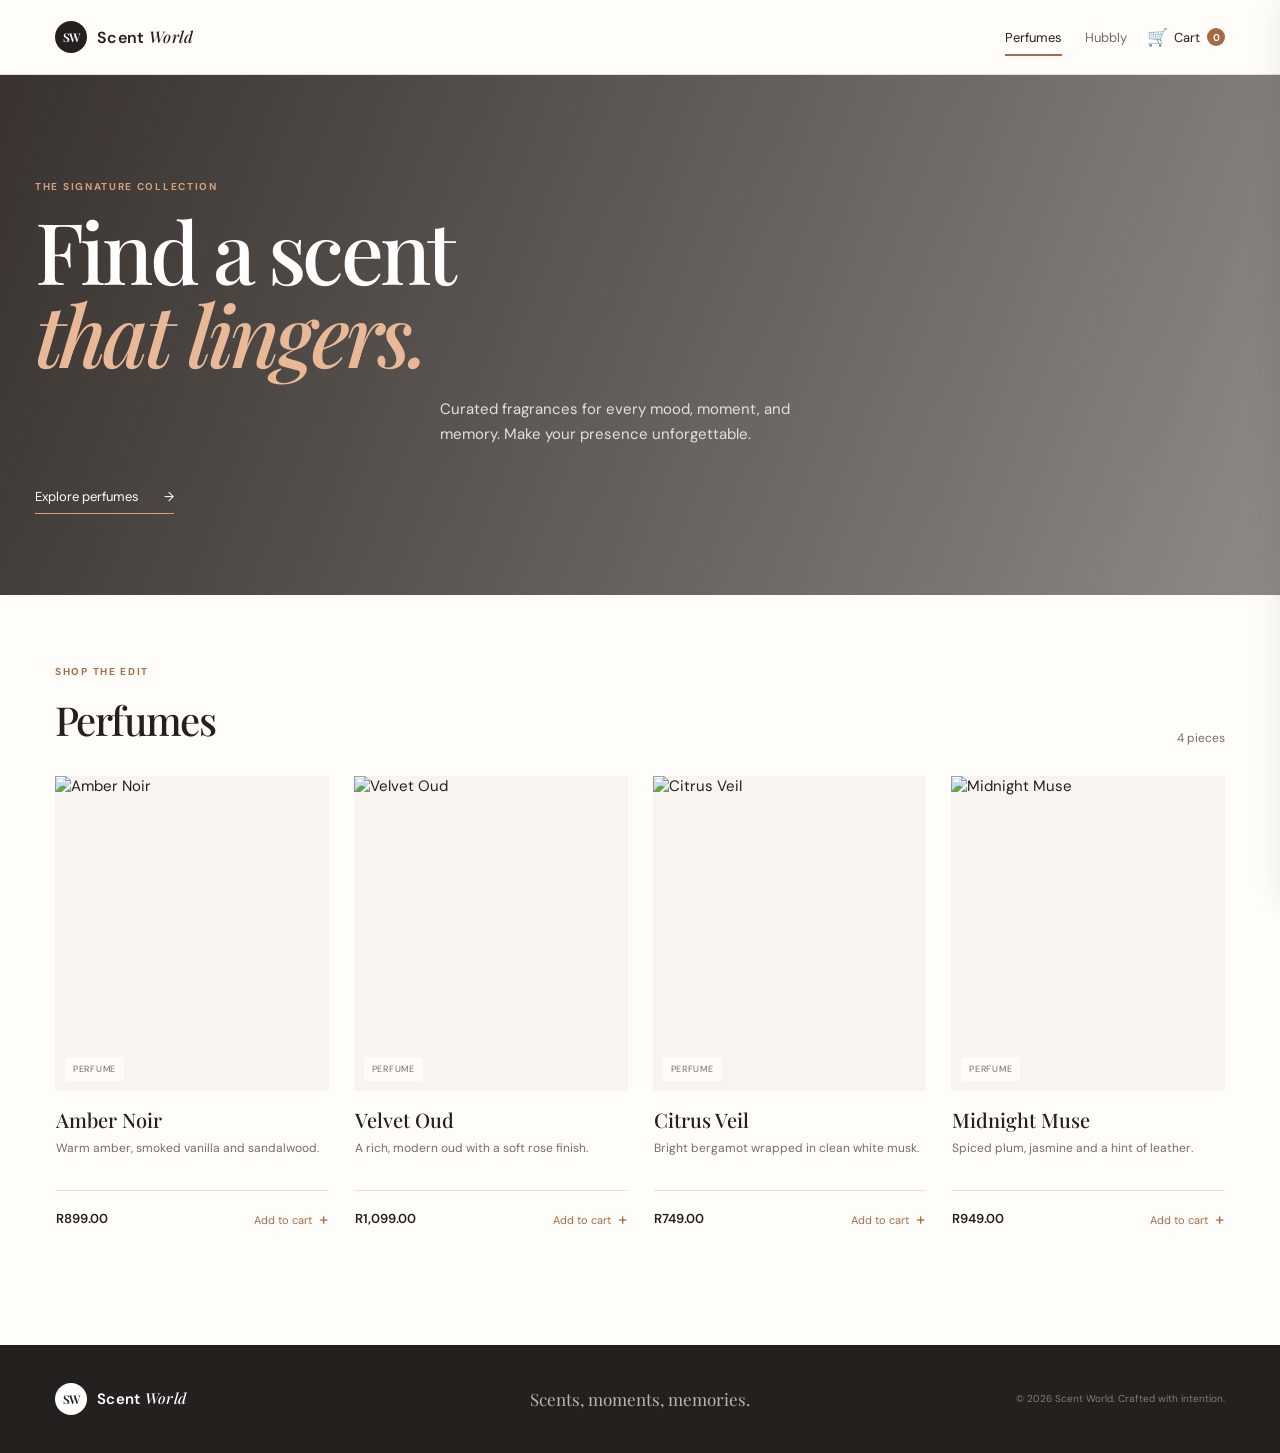
==== index.html @ 86eab17c "Build Scent World storefront Add responsive perfume and hookah catalogues with a shared localStorage" ====
<!doctype html>
<html lang="en">
<head>
  <meta charset="UTF-8">
  <meta name="viewport" content="width=device-width, initial-scale=1.0">
  <meta name="description" content="Scent World premium perfumes and fragrances.">
  <title>Scent World | Perfumes</title>
  <link rel="preconnect" href="https://fonts.googleapis.com">
  <link rel="preconnect" href="https://fonts.gstatic.com" crossorigin>
  <link href="https://fonts.googleapis.com/css2?family=DM+Sans:wght@400;500;600;700&family=Playfair+Display:wght@500;600;700&display=swap" rel="stylesheet">
  <link rel="stylesheet" href="styles.css">
</head>
<body data-category="perfumes">
  <header class="site-header">
    <div class="header-inner">
      <a class="brand" href="index.html" aria-label="Scent World home"><span class="brand-mark">SW</span><span>Scent <em>World</em></span></a>
      <nav class="main-nav" aria-label="Main navigation">
        <a class="active" href="index.html">Perfumes</a>
        <a href="hubbly.html">Hubbly</a>
      </nav>
      <button class="cart-trigger" type="button" aria-label="Open shopping cart" aria-controls="cart-panel">
        <span class="cart-icon" aria-hidden="true">🛒</span><span>Cart</span><b class="cart-count">0</b>
      </button>
    </div>
  </header>

  <main>
    <section class="hero hero-perfume">
      <p class="eyebrow">The signature collection</p>
      <h1>Find a scent<br><i>that lingers.</i></h1>
      <p class="hero-copy">Curated fragrances for every mood, moment, and memory. Make your presence unforgettable.</p>
      <a class="text-link" href="#products">Explore perfumes <span>→</span></a>
    </section>
    <section class="catalog section-shell" id="products">
      <div class="section-heading"><div><p class="eyebrow">Shop the edit</p><h2>Perfumes</h2></div><span class="product-total"></span></div>
      <div class="product-grid" aria-live="polite"></div>
    </section>
  </main>

  <div class="cart-overlay" hidden></div>
  <aside class="cart-panel" id="cart-panel" aria-label="Shopping cart" aria-hidden="true">
    <div class="cart-header"><div><p class="eyebrow">Your selection</p><h2>Your cart</h2></div><button class="close-cart" type="button" aria-label="Close cart">×</button></div>
    <div class="cart-items"></div>
    <div class="cart-empty"><span>✦</span><p>Your cart is waiting<br>for something beautiful.</p></div>
    <div class="cart-summary"><div><span>Subtotal</span><strong class="cart-subtotal">R0.00</strong></div><button class="checkout-button" type="button">Checkout via WhatsApp <span>→</span></button><small>Delivery fees are confirmed on WhatsApp.</small></div>
  </aside>

  <div class="modal-backdrop" hidden>
    <form class="checkout-modal" novalidate>
      <button class="close-checkout" type="button" aria-label="Close checkout">×</button>
      <p class="eyebrow">Almost yours</p><h2>Delivery details</h2><p class="modal-intro">Tell us where to send your Scent World order.</p>
      <label>Full name<input name="name" type="text" autocomplete="name" required placeholder="Your full name"></label>
      <label>Phone number<input name="phone" type="tel" autocomplete="tel" required placeholder="+27 82 000 0000"></label>
      <label>Delivery address<textarea name="address" rows="2" required placeholder="Street, suburb, city"></textarea></label>
      <label>Order notes <span class="optional">(optional)</span><textarea name="notes" rows="2" placeholder="Anything we should know?"></textarea></label>
      <p class="form-error" role="alert"></p>
      <button class="submit-order" type="submit">Send order on WhatsApp <span>→</span></button>
    </form>
  </div>
  <div class="toast" role="status" aria-live="polite"></div>

  <footer class="site-footer"><div class="footer-inner"><a class="brand" href="index.html"><span class="brand-mark">SW</span><span>Scent <em>World</em></span></a><p>Scents, moments, memories.</p><small>© 2026 Scent World. Crafted with intention.</small></div></footer>
  <script src="script.js"></script>
</body>
</html>
---- styles.css ----
:root{--ink:#24201e;--muted:#766c66;--cream:#f8f5f0;--paper:#fffdfa;--accent:#a56b45;--line:#e8e0d8;--serif:"Playfair Display",Georgia,serif;--sans:"DM Sans",Arial,sans-serif}
*{box-sizing:border-box}html{scroll-behavior:smooth}body{margin:0;color:var(--ink);background:var(--paper);font-family:var(--sans);font-size:15px}body.no-scroll{overflow:hidden}button,a{font:inherit}button{cursor:pointer}a{color:inherit;text-decoration:none}.site-header{background:var(--paper);border-bottom:1px solid var(--line);position:relative;z-index:2}.header-inner{height:74px;max-width:1240px;margin:auto;padding:0 22px;display:flex;align-items:center;justify-content:space-between}.brand{align-items:center;display:flex;gap:10px;font-size:16px;font-weight:600;letter-spacing:.02em;white-space:nowrap}.brand em{font-family:var(--serif);font-weight:500}.brand-mark{align-items:center;background:var(--ink);border-radius:50%;color:#fff;display:flex;font-family:var(--serif);font-size:12px;height:32px;justify-content:center;letter-spacing:-.08em;width:32px}.main-nav{display:flex;gap:23px;margin-left:auto;margin-right:20px}.main-nav a{color:var(--muted);font-size:13px;position:relative}.main-nav a.active,.main-nav a:hover{color:var(--ink)}.main-nav a.active:after{background:var(--accent);bottom:-10px;content:"";height:2px;left:0;position:absolute;width:100%}.cart-trigger{align-items:center;background:none;border:0;color:var(--ink);display:flex;gap:6px;padding:7px 0}.cart-icon{font-size:17px;line-height:1;display:inline-block}.cart-trigger span:not(.cart-icon){font-size:13px}.cart-count{align-items:center;background:var(--accent);border-radius:50%;color:white;display:flex;font-size:10px;height:18px;justify-content:center;margin-left:1px;width:18px}.hero{min-height:445px;padding:72px 22px 62px;position:relative;overflow:hidden}.hero:after{background:linear-gradient(90deg,rgba(255,255,255,.04),rgba(255,255,255,0));content:"";inset:0;pointer-events:none;position:absolute}.hero-perfume{background:linear-gradient(110deg,rgba(31,24,21,.92),rgba(31,24,21,.5)),url("https://images.unsplash.com/photo-1594035910387-fea47794261f?auto=format&fit=crop&w=1800&q=80") center 42%/cover;color:#fff}.hero-hubbly{background:linear-gradient(110deg,rgba(7,31,75,.97),rgba(20,82,159,.72)),url("assets/hookah-blue.webp") right 34%/min(58%,680px) auto no-repeat,#0b2d68;color:#fff}.hero>*{max-width:1240px;margin-left:auto;margin-right:auto;position:relative;z-index:1}.eyebrow{color:var(--accent);font-size:10px;font-weight:700;letter-spacing:.17em;margin:0 0 15px;text-transform:uppercase}.hero .eyebrow{color:#d5a17d}.hero h1{font-family:var(--serif);font-size:clamp(44px,10vw,85px);font-weight:500;letter-spacing:-.045em;line-height:.98;margin:0 0 22px;max-width:650px}.hero h1 i{color:#e8b897;font-style:italic}.hero-copy{color:#e6dfd8;font-size:15px;line-height:1.7;max-width:400px}.text-link{border-bottom:1px solid #d5a17d;color:#fff;display:inline-flex;font-size:13px;gap:25px;margin-top:25px;padding-bottom:8px}.section-shell{margin:auto;max-width:1240px;padding:70px 22px 95px}.section-heading{align-items:end;display:flex;justify-content:space-between;margin-bottom:30px}.section-heading h2{font-family:var(--serif);font-size:40px;font-weight:500;letter-spacing:-.04em;margin:0}.product-total{color:var(--muted);font-size:12px}.product-grid{display:grid;gap:22px;grid-template-columns:repeat(2,minmax(0,1fr))}.product-card{min-width:0}.product-image-wrap{background:var(--cream);overflow:hidden;position:relative}.product-image-wrap img{aspect-ratio:1/1.15;display:block;object-fit:cover;transition:transform .5s;width:100%}.product-card:hover img{transform:scale(1.04)}.product-image-wrap span{background:rgba(255,253,250,.9);bottom:10px;color:var(--muted);font-size:9px;left:10px;letter-spacing:.08em;padding:6px 8px;position:absolute;text-transform:uppercase}.product-info{padding:15px 1px}.product-info h3{font-family:var(--serif);font-size:20px;font-weight:500;margin:0 0 6px}.product-info p{color:var(--muted);font-size:12px;line-height:1.5;margin:0;min-height:36px}.product-buy{align-items:center;border-top:1px solid var(--line);display:flex;justify-content:space-between;margin-top:15px;padding-top:12px}.product-buy strong{font-size:13px;font-weight:600}.add-button{background:none;border:0;color:var(--accent);font-size:11px;padding:5px 0}.add-button span{font-size:17px;margin-left:4px;vertical-align:-1px}.site-footer{background:var(--ink);color:#fff}.footer-inner{align-items:center;display:grid;gap:14px;margin:auto;max-width:1240px;padding:38px 22px}.footer-inner .brand{font-size:15px}.footer-inner .brand-mark{background:#fff;color:var(--ink)}.footer-inner p{color:#c0b5ad;font-family:var(--serif);font-size:17px;margin:0}.footer-inner small{color:#887c73;font-size:10px}.cart-overlay,.modal-backdrop{background:rgba(27,22,19,.56);inset:0;position:fixed;z-index:10}.cart-panel{background:var(--paper);bottom:0;box-shadow:-10px 0 40px rgba(0,0,0,.15);display:flex;flex-direction:column;max-width:440px;position:fixed;right:0;top:0;transform:translateX(105%);transition:transform .3s ease;width:100%;z-index:11}.cart-panel.is-open{transform:translateX(0)}.cart-header{align-items:flex-start;border-bottom:1px solid var(--line);display:flex;justify-content:space-between;padding:29px 24px 22px}.cart-header h2{font-family:var(--serif);font-size:30px;font-weight:500;margin:0}.cart-header .eyebrow{margin-bottom:7px}.close-cart,.close-checkout{background:none;border:0;color:var(--muted);font-size:28px;line-height:1;padding:0}.cart-items{overflow:auto;padding:8px 24px}.cart-item{border-bottom:1px solid var(--line);display:flex;gap:13px;padding:16px 0}.cart-item img{height:82px;object-fit:cover;width:69px}.cart-item-info{flex:1}.cart-item h3{font-family:var(--serif);font-size:17px;font-weight:500;margin:0 0 5px}.cart-item-info>span{color:var(--muted);font-size:12px}.quantity{align-items:center;display:flex;gap:12px;margin-top:12px}.quantity button{background:var(--cream);border:0;color:var(--ink);height:24px;width:24px}.quantity b{font-size:12px;font-weight:500}.remove-item{align-self:flex-start;background:none;border:0;color:#a8a09b;font-size:21px}.cart-empty{align-items:center;color:var(--muted);display:flex;flex:1;flex-direction:column;font-family:var(--serif);font-size:19px;justify-content:center;text-align:center}.cart-empty span{color:var(--accent);font-family:var(--sans);font-size:21px;margin-bottom:15px}.cart-summary{border-top:1px solid var(--line);padding:21px 24px 25px}.cart-summary>div{display:flex;font-size:13px;justify-content:space-between;margin-bottom:17px}.cart-summary strong{font-size:15px}.checkout-button,.submit-order{background:var(--ink);border:0;color:#fff;font-size:12px;padding:15px 16px;text-align:left;width:100%}.checkout-button span,.submit-order span{float:right;font-size:17px;line-height:11px}.cart-summary small{color:var(--muted);display:block;font-size:10px;margin-top:11px}.checkout-modal{background:var(--paper);margin:6vh auto;max-height:88vh;max-width:470px;overflow:auto;padding:30px 24px;position:relative;width:calc(100% - 32px)}.checkout-modal h2{font-family:var(--serif);font-size:32px;font-weight:500;margin:0}.checkout-modal .eyebrow{margin-bottom:8px}.close-checkout{position:absolute;right:20px;top:20px}.modal-intro{color:var(--muted);font-size:13px;margin:8px 0 24px}.checkout-modal label{color:var(--muted);display:block;font-size:11px;margin-bottom:15px}.checkout-modal input,.checkout-modal textarea{background:#fff;border:1px solid var(--line);border-radius:0;color:var(--ink);display:block;font:inherit;font-size:13px;margin-top:6px;outline:0;padding:12px;width:100%}.checkout-modal input:focus,.checkout-modal textarea:focus{border-color:var(--accent)}.checkout-modal textarea{resize:vertical}.optional{color:#aaa}.form-error{color:#ad4638;font-size:11px;min-height:16px}.toast{background:var(--ink);bottom:20px;color:#fff;font-size:12px;left:50%;max-width:calc(100% - 32px);opacity:0;padding:14px 18px;position:fixed;transform:translate(-50%,20px);transition:.25s;z-index:20}.toast.show{opacity:1;transform:translate(-50%,0)}[hidden]{display:none!important}
@media (min-width:700px){.header-inner{padding:0 35px}.hero{padding-left:35px;padding-right:35px}.section-shell{padding-left:35px;padding-right:35px}.product-grid{grid-template-columns:repeat(4,minmax(0,1fr));gap:25px}.footer-inner{padding-left:35px;padding-right:35px;grid-template-columns:1fr 1fr 1fr}.footer-inner p{text-align:center}.footer-inner small{text-align:right}.hero{min-height:520px;padding-top:105px}}
@media (max-width:420px){.main-nav{gap:13px;margin-right:11px}.cart-trigger span:not(.cart-icon){display:none}.hero{min-height:440px}.section-shell{padding-top:55px}.product-grid{gap:15px}.product-info h3{font-size:18px}.product-info p{font-size:11px}.product-buy{align-items:flex-start;flex-direction:column;gap:6px}.add-button{padding-top:0}}
.hero-hubbly{background:linear-gradient(110deg,rgba(31,24,21,.92),rgba(31,24,21,.5)),url("assets/hookah-blue.webp") right 34%/min(58%,680px) auto no-repeat,#1f1815}
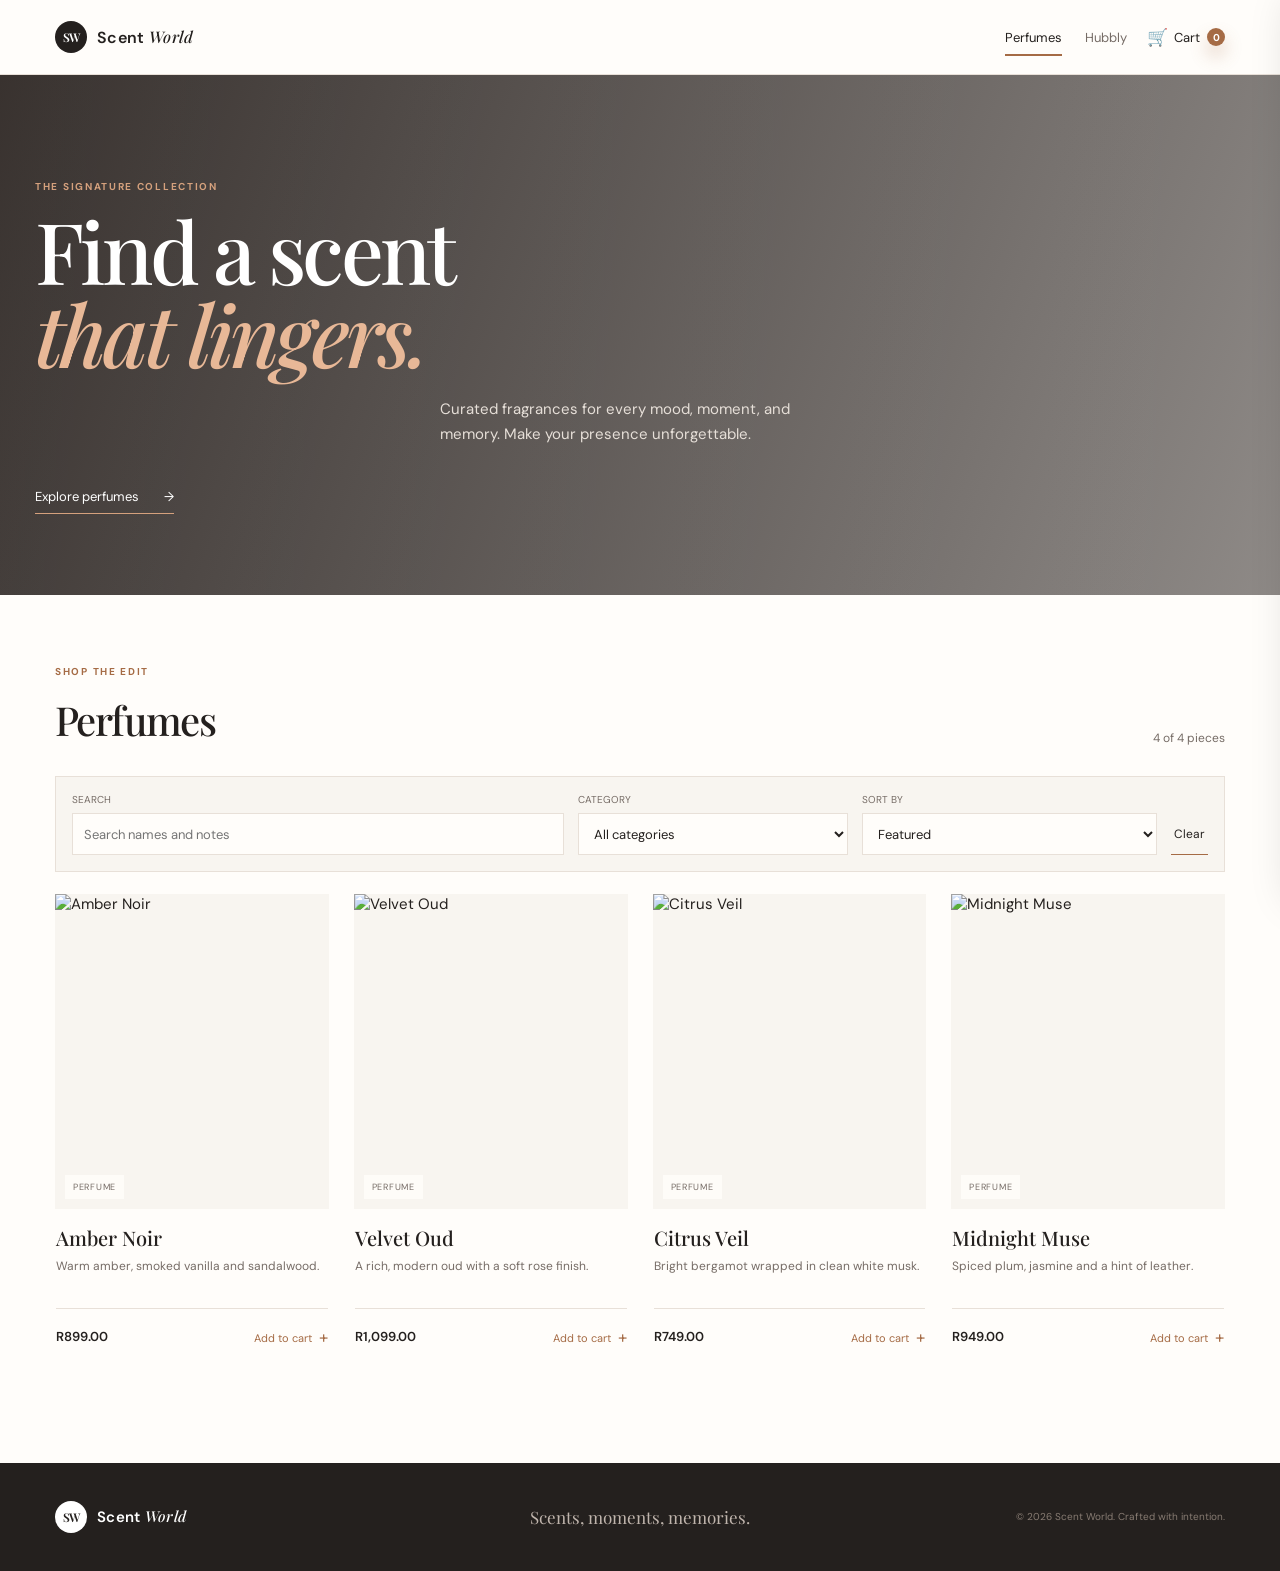
==== commit 9aeea5bb: "Add PDF order checkout flow" ====
--- a/index.html
+++ b/index.html
@@ -42,24 +42,28 @@
     <div class="cart-header"><div><p class="eyebrow">Your selection</p><h2>Your cart</h2></div><button class="close-cart" type="button" aria-label="Close cart">×</button></div>
     <div class="cart-items"></div>
     <div class="cart-empty"><span>✦</span><p>Your cart is waiting<br>for something beautiful.</p></div>
-    <div class="cart-summary"><div><span>Subtotal</span><strong class="cart-subtotal">R0.00</strong></div><button class="checkout-button" type="button">Checkout via WhatsApp <span>→</span></button><small>Delivery fees are confirmed on WhatsApp.</small></div>
+    <div class="cart-summary"><div><span>Items subtotal</span><strong class="cart-subtotal">R0.00</strong></div><div><span>Courier charge</span><strong class="courier-fee">R100.00</strong></div><div class="cart-grand-total"><span>Total</span><strong class="cart-total">R100.00</strong></div><button class="checkout-button" type="button">Checkout via WhatsApp <span>→</span></button><small>Standard courier: R100. Estimated delivery is 1-3 days, depending on your location.</small></div>
   </aside>
 
   <div class="modal-backdrop" hidden>
     <form class="checkout-modal" novalidate>
       <button class="close-checkout" type="button" aria-label="Close checkout">×</button>
-      <p class="eyebrow">Almost yours</p><h2>Delivery details</h2><p class="modal-intro">Tell us where to send your Scent World order.</p>
+      <p class="eyebrow">Almost yours</p><h2>Delivery details</h2><p class="modal-intro">Standard courier is R100. Estimated delivery is 1-3 days, depending on your location.</p>
       <label>Full name<input name="name" type="text" autocomplete="name" required placeholder="Your full name"></label>
       <label>Phone number<input name="phone" type="tel" autocomplete="tel" required placeholder="+27 82 000 0000"></label>
       <label>Delivery address<textarea name="address" rows="2" required placeholder="Street, suburb, city"></textarea></label>
+      <div class="location-picker"><button class="use-location" type="button">Use my current location</button><p class="location-status" role="status" aria-live="polite">Share your GPS pin with your order (optional).</p></div>
       <label>Order notes <span class="optional">(optional)</span><textarea name="notes" rows="2" placeholder="Anything we should know?"></textarea></label>
       <p class="form-error" role="alert"></p>
-      <button class="submit-order" type="submit">Send order on WhatsApp <span>→</span></button>
+      <button class="submit-order" type="submit">Create PDF and share <span>→</span></button>
     </form>
   </div>
   <div class="toast" role="status" aria-live="polite"></div>
 
   <footer class="site-footer"><div class="footer-inner"><a class="brand" href="index.html"><span class="brand-mark">SW</span><span>Scent <em>World</em></span></a><p>Scents, moments, memories.</p><small>© 2026 Scent World. Crafted with intention.</small></div></footer>
+  <script src="https://cdn.jsdelivr.net/npm/@supabase/supabase-js@2"></script>
+  <script src="supabase-config.js"></script>
+  <script src="https://cdn.jsdelivr.net/npm/jspdf@2.5.2/dist/jspdf.umd.min.js"></script>
   <script src="script.js"></script>
 </body>
 </html>
--- a/styles.css
+++ b/styles.css
@@ -1,5 +1,16 @@
 :root{--ink:#24201e;--muted:#766c66;--cream:#f8f5f0;--paper:#fffdfa;--accent:#a56b45;--line:#e8e0d8;--serif:"Playfair Display",Georgia,serif;--sans:"DM Sans",Arial,sans-serif}
-*{box-sizing:border-box}html{scroll-behavior:smooth}body{margin:0;color:var(--ink);background:var(--paper);font-family:var(--sans);font-size:15px}body.no-scroll{overflow:hidden}button,a{font:inherit}button{cursor:pointer}a{color:inherit;text-decoration:none}.site-header{background:var(--paper);border-bottom:1px solid var(--line);position:relative;z-index:2}.header-inner{height:74px;max-width:1240px;margin:auto;padding:0 22px;display:flex;align-items:center;justify-content:space-between}.brand{align-items:center;display:flex;gap:10px;font-size:16px;font-weight:600;letter-spacing:.02em;white-space:nowrap}.brand em{font-family:var(--serif);font-weight:500}.brand-mark{align-items:center;background:var(--ink);border-radius:50%;color:#fff;display:flex;font-family:var(--serif);font-size:12px;height:32px;justify-content:center;letter-spacing:-.08em;width:32px}.main-nav{display:flex;gap:23px;margin-left:auto;margin-right:20px}.main-nav a{color:var(--muted);font-size:13px;position:relative}.main-nav a.active,.main-nav a:hover{color:var(--ink)}.main-nav a.active:after{background:var(--accent);bottom:-10px;content:"";height:2px;left:0;position:absolute;width:100%}.cart-trigger{align-items:center;background:none;border:0;color:var(--ink);display:flex;gap:6px;padding:7px 0}.cart-icon{font-size:17px;line-height:1;display:inline-block}.cart-trigger span:not(.cart-icon){font-size:13px}.cart-count{align-items:center;background:var(--accent);border-radius:50%;color:white;display:flex;font-size:10px;height:18px;justify-content:center;margin-left:1px;width:18px}.hero{min-height:445px;padding:72px 22px 62px;position:relative;overflow:hidden}.hero:after{background:linear-gradient(90deg,rgba(255,255,255,.04),rgba(255,255,255,0));content:"";inset:0;pointer-events:none;position:absolute}.hero-perfume{background:linear-gradient(110deg,rgba(31,24,21,.92),rgba(31,24,21,.5)),url("https://images.unsplash.com/photo-1594035910387-fea47794261f?auto=format&fit=crop&w=1800&q=80") center 42%/cover;color:#fff}.hero-hubbly{background:linear-gradient(110deg,rgba(7,31,75,.97),rgba(20,82,159,.72)),url("assets/hookah-blue.webp") right 34%/min(58%,680px) auto no-repeat,#0b2d68;color:#fff}.hero>*{max-width:1240px;margin-left:auto;margin-right:auto;position:relative;z-index:1}.eyebrow{color:var(--accent);font-size:10px;font-weight:700;letter-spacing:.17em;margin:0 0 15px;text-transform:uppercase}.hero .eyebrow{color:#d5a17d}.hero h1{font-family:var(--serif);font-size:clamp(44px,10vw,85px);font-weight:500;letter-spacing:-.045em;line-height:.98;margin:0 0 22px;max-width:650px}.hero h1 i{color:#e8b897;font-style:italic}.hero-copy{color:#e6dfd8;font-size:15px;line-height:1.7;max-width:400px}.text-link{border-bottom:1px solid #d5a17d;color:#fff;display:inline-flex;font-size:13px;gap:25px;margin-top:25px;padding-bottom:8px}.section-shell{margin:auto;max-width:1240px;padding:70px 22px 95px}.section-heading{align-items:end;display:flex;justify-content:space-between;margin-bottom:30px}.section-heading h2{font-family:var(--serif);font-size:40px;font-weight:500;letter-spacing:-.04em;margin:0}.product-total{color:var(--muted);font-size:12px}.product-grid{display:grid;gap:22px;grid-template-columns:repeat(2,minmax(0,1fr))}.product-card{min-width:0}.product-image-wrap{background:var(--cream);overflow:hidden;position:relative}.product-image-wrap img{aspect-ratio:1/1.15;display:block;object-fit:cover;transition:transform .5s;width:100%}.product-card:hover img{transform:scale(1.04)}.product-image-wrap span{background:rgba(255,253,250,.9);bottom:10px;color:var(--muted);font-size:9px;left:10px;letter-spacing:.08em;padding:6px 8px;position:absolute;text-transform:uppercase}.product-info{padding:15px 1px}.product-info h3{font-family:var(--serif);font-size:20px;font-weight:500;margin:0 0 6px}.product-info p{color:var(--muted);font-size:12px;line-height:1.5;margin:0;min-height:36px}.product-buy{align-items:center;border-top:1px solid var(--line);display:flex;justify-content:space-between;margin-top:15px;padding-top:12px}.product-buy strong{font-size:13px;font-weight:600}.add-button{background:none;border:0;color:var(--accent);font-size:11px;padding:5px 0}.add-button span{font-size:17px;margin-left:4px;vertical-align:-1px}.site-footer{background:var(--ink);color:#fff}.footer-inner{align-items:center;display:grid;gap:14px;margin:auto;max-width:1240px;padding:38px 22px}.footer-inner .brand{font-size:15px}.footer-inner .brand-mark{background:#fff;color:var(--ink)}.footer-inner p{color:#c0b5ad;font-family:var(--serif);font-size:17px;margin:0}.footer-inner small{color:#887c73;font-size:10px}.cart-overlay,.modal-backdrop{background:rgba(27,22,19,.56);inset:0;position:fixed;z-index:10}.cart-panel{background:var(--paper);bottom:0;box-shadow:-10px 0 40px rgba(0,0,0,.15);display:flex;flex-direction:column;max-width:440px;position:fixed;right:0;top:0;transform:translateX(105%);transition:transform .3s ease;width:100%;z-index:11}.cart-panel.is-open{transform:translateX(0)}.cart-header{align-items:flex-start;border-bottom:1px solid var(--line);display:flex;justify-content:space-between;padding:29px 24px 22px}.cart-header h2{font-family:var(--serif);font-size:30px;font-weight:500;margin:0}.cart-header .eyebrow{margin-bottom:7px}.close-cart,.close-checkout{background:none;border:0;color:var(--muted);font-size:28px;line-height:1;padding:0}.cart-items{overflow:auto;padding:8px 24px}.cart-item{border-bottom:1px solid var(--line);display:flex;gap:13px;padding:16px 0}.cart-item img{height:82px;object-fit:cover;width:69px}.cart-item-info{flex:1}.cart-item h3{font-family:var(--serif);font-size:17px;font-weight:500;margin:0 0 5px}.cart-item-info>span{color:var(--muted);font-size:12px}.quantity{align-items:center;display:flex;gap:12px;margin-top:12px}.quantity button{background:var(--cream);border:0;color:var(--ink);height:24px;width:24px}.quantity b{font-size:12px;font-weight:500}.remove-item{align-self:flex-start;background:none;border:0;color:#a8a09b;font-size:21px}.cart-empty{align-items:center;color:var(--muted);display:flex;flex:1;flex-direction:column;font-family:var(--serif);font-size:19px;justify-content:center;text-align:center}.cart-empty span{color:var(--accent);font-family:var(--sans);font-size:21px;margin-bottom:15px}.cart-summary{border-top:1px solid var(--line);padding:21px 24px 25px}.cart-summary>div{display:flex;font-size:13px;justify-content:space-between;margin-bottom:17px}.cart-summary strong{font-size:15px}.checkout-button,.submit-order{background:var(--ink);border:0;color:#fff;font-size:12px;padding:15px 16px;text-align:left;width:100%}.checkout-button span,.submit-order span{float:right;font-size:17px;line-height:11px}.cart-summary small{color:var(--muted);display:block;font-size:10px;margin-top:11px}.checkout-modal{background:var(--paper);margin:6vh auto;max-height:88vh;max-width:470px;overflow:auto;padding:30px 24px;position:relative;width:calc(100% - 32px)}.checkout-modal h2{font-family:var(--serif);font-size:32px;font-weight:500;margin:0}.checkout-modal .eyebrow{margin-bottom:8px}.close-checkout{position:absolute;right:20px;top:20px}.modal-intro{color:var(--muted);font-size:13px;margin:8px 0 24px}.checkout-modal label{color:var(--muted);display:block;font-size:11px;margin-bottom:15px}.checkout-modal input,.checkout-modal textarea{background:#fff;border:1px solid var(--line);border-radius:0;color:var(--ink);display:block;font:inherit;font-size:13px;margin-top:6px;outline:0;padding:12px;width:100%}.checkout-modal input:focus,.checkout-modal textarea:focus{border-color:var(--accent)}.checkout-modal textarea{resize:vertical}.optional{color:#aaa}.form-error{color:#ad4638;font-size:11px;min-height:16px}.toast{background:var(--ink);bottom:20px;color:#fff;font-size:12px;left:50%;max-width:calc(100% - 32px);opacity:0;padding:14px 18px;position:fixed;transform:translate(-50%,20px);transition:.25s;z-index:20}.toast.show{opacity:1;transform:translate(-50%,0)}[hidden]{display:none!important}
+.catalog-tools{align-items:end;background:var(--cream);border:1px solid var(--line);display:grid;gap:14px;grid-template-columns:minmax(220px,1fr) minmax(150px,.55fr) minmax(170px,.6fr) auto;margin-bottom:22px;padding:16px}.catalog-tools label{color:var(--muted);display:flex;flex-direction:column;font-size:10px;gap:7px;text-transform:uppercase}.catalog-tools input,.catalog-tools select{background:var(--paper);border:1px solid var(--line);border-radius:0;color:var(--ink);font:inherit;font-size:13px;min-height:42px;padding:9px 11px;text-transform:none;width:100%}.catalog-tools input:focus,.catalog-tools select:focus{border-color:var(--accent);outline:2px solid rgba(165,107,69,.16);outline-offset:1px}.catalog-clear{background:none;border:0;border-bottom:1px solid var(--accent);color:var(--ink);font-size:12px;min-height:42px;padding:0 3px}.catalog-clear:hover{color:var(--accent)}.catalog-empty{color:var(--muted);grid-column:1/-1;padding:28px 0;text-align:center}
+.location-picker{margin:-6px 0 15px}.use-location{background:var(--cream);border:1px solid var(--line);color:var(--ink);font-size:12px;padding:10px 12px}.use-location:hover:not(:disabled){border-color:var(--accent)}.use-location:disabled{cursor:wait;opacity:.65}.location-status{color:var(--muted);font-size:11px;line-height:1.5;margin:7px 0 0}
+*{box-sizing:border-box}html{scroll-behavior:smooth}body{margin:0;color:var(--ink);background:var(--paper);font-family:var(--sans);font-size:15px}body.no-scroll{overflow:hidden}button,a{font:inherit}button{cursor:pointer}a{color:inherit;text-decoration:none}.site-header{background:var(--paper);border-bottom:1px solid var(--line);position:relative;z-index:2;animation:headerFloat .7s ease both}.header-inner{height:74px;max-width:1240px;margin:auto;padding:0 22px;display:flex;align-items:center;justify-content:space-between}.brand{align-items:center;display:flex;gap:10px;font-size:16px;font-weight:600;letter-spacing:.02em;white-space:nowrap}.brand em{font-family:var(--serif);font-weight:500}.brand-mark{align-items:center;background:var(--ink);border-radius:50%;color:#fff;display:flex;font-family:var(--serif);font-size:12px;height:32px;justify-content:center;letter-spacing:-.08em;width:32px}.main-nav{display:flex;gap:23px;margin-left:auto;margin-right:20px}.main-nav a{color:var(--muted);font-size:13px;position:relative;transition:color .2s ease}.main-nav a.active,.main-nav a:hover{color:var(--ink)}.main-nav a.active:after{background:var(--accent);bottom:-10px;content:"";height:2px;left:0;position:absolute;width:100%}.cart-trigger{align-items:center;background:none;border:0;color:var(--ink);display:flex;gap:6px;padding:7px 0;transition:transform .2s ease}.cart-trigger:hover{transform:translateY(-2px)}.cart-icon{font-size:17px;line-height:1;display:inline-block;animation:cartBounce 1.8s ease-in-out infinite}.cart-trigger span:not(.cart-icon){font-size:13px}.cart-count{align-items:center;background:var(--accent);border-radius:50%;color:white;display:flex;font-size:10px;height:18px;justify-content:center;margin-left:1px;width:18px;box-shadow:0 10px 18px rgba(165,107,69,.3)}.hero{min-height:445px;padding:72px 22px 62px;position:relative;overflow:hidden}.hero:after{background:linear-gradient(90deg,rgba(255,255,255,.04),rgba(255,255,255,0));content:"";inset:0;pointer-events:none;position:absolute}.hero-perfume{background:linear-gradient(110deg,rgba(31,24,21,.92),rgba(31,24,21,.5)),url("https://images.unsplash.com/photo-1594035910387-fea47794261f?auto=format&fit=crop&w=1800&q=80") center 42%/cover;color:#fff}.hero-hubbly{background:linear-gradient(110deg,rgba(7,31,75,.97),rgba(20,82,159,.72)),url("assets/hookah-blue.webp") right 34%/min(58%,680px) auto no-repeat,#0b2d68;color:#fff}.hero>*{max-width:1240px;margin-left:auto;margin-right:auto;position:relative;z-index:1}.eyebrow{color:var(--accent);font-size:10px;font-weight:700;letter-spacing:.17em;margin:0 0 15px;text-transform:uppercase}.hero .eyebrow{color:#d5a17d}.hero h1{font-family:var(--serif);font-size:clamp(44px,10vw,85px);font-weight:500;letter-spacing:-.045em;line-height:.98;margin:0 0 22px;max-width:650px}.hero h1 i{color:#e8b897;font-style:italic}.hero-copy{color:#e6dfd8;font-size:15px;line-height:1.7;max-width:400px}.text-link{border-bottom:1px solid #d5a17d;color:#fff;display:inline-flex;font-size:13px;gap:25px;margin-top:25px;padding-bottom:8px}.section-shell{margin:auto;max-width:1240px;padding:70px 22px 95px}.section-heading{align-items:end;display:flex;justify-content:space-between;margin-bottom:30px}.section-heading h2{font-family:var(--serif);font-size:40px;font-weight:500;letter-spacing:-.04em;margin:0}.product-total{color:var(--muted);font-size:12px}.product-grid{display:grid;gap:22px;grid-template-columns:repeat(2,minmax(0,1fr))}.product-card{min-width:0}.product-image-wrap{background:var(--cream);overflow:hidden;position:relative}.product-image-wrap img{aspect-ratio:1/1.15;display:block;object-fit:cover;transition:transform .5s;width:100%}.product-card:hover img{transform:scale(1.04)}.product-image-wrap span{background:rgba(255,253,250,.9);bottom:10px;color:var(--muted);font-size:9px;left:10px;letter-spacing:.08em;padding:6px 8px;position:absolute;text-transform:uppercase}.product-info{padding:15px 1px}.product-info h3{font-family:var(--serif);font-size:20px;font-weight:500;margin:0 0 6px}.product-info p{color:var(--muted);font-size:12px;line-height:1.5;margin:0;min-height:36px}.product-buy{align-items:center;border-top:1px solid var(--line);display:flex;justify-content:space-between;margin-top:15px;padding-top:12px}.product-buy strong{font-size:13px;font-weight:600}.add-button{background:none;border:0;color:var(--accent);font-size:11px;padding:5px 0}.add-button span{font-size:17px;margin-left:4px;vertical-align:-1px}.site-footer{background:var(--ink);color:#fff}.footer-inner{align-items:center;display:grid;gap:14px;margin:auto;max-width:1240px;padding:38px 22px}.footer-inner .brand{font-size:15px}.footer-inner .brand-mark{background:#fff;color:var(--ink)}.footer-inner p{color:#c0b5ad;font-family:var(--serif);font-size:17px;margin:0}.footer-inner small{color:#887c73;font-size:10px}.cart-overlay,.modal-backdrop{background:rgba(27,22,19,.56);inset:0;position:fixed;z-index:10}.modal-backdrop{z-index:20}.cart-panel{background:var(--paper);bottom:0;box-shadow:-10px 0 40px rgba(0,0,0,.15);display:flex;flex-direction:column;max-width:440px;position:fixed;right:0;top:0;transform:translateX(105%);transition:transform .3s ease;width:100%;z-index:11}.cart-panel.is-open{transform:translateX(0)}.cart-header{align-items:flex-start;border-bottom:1px solid var(--line);display:flex;justify-content:space-between;padding:29px 24px 22px}.cart-header h2{font-family:var(--serif);font-size:30px;font-weight:500;margin:0}.cart-header .eyebrow{margin-bottom:7px}.close-cart,.close-checkout{background:none;border:0;color:var(--muted);font-size:28px;line-height:1;padding:0}.cart-items{overflow:auto;padding:8px 24px}.cart-item{border-bottom:1px solid var(--line);display:flex;gap:13px;padding:16px 0}.cart-item img{height:82px;object-fit:cover;width:69px}.cart-item-info{flex:1}.cart-item h3{font-family:var(--serif);font-size:17px;font-weight:500;margin:0 0 5px}.cart-item-info>span{color:var(--muted);font-size:12px}.quantity{align-items:center;display:flex;gap:12px;margin-top:12px}.quantity button{background:var(--cream);border:0;color:var(--ink);height:24px;width:24px}.quantity b{font-size:12px;font-weight:500}.remove-item{align-self:flex-start;background:none;border:0;color:#a8a09b;font-size:21px}.cart-empty{align-items:center;color:var(--muted);display:flex;flex:1;flex-direction:column;font-family:var(--serif);font-size:19px;justify-content:center;text-align:center}.cart-empty span{color:var(--accent);font-family:var(--sans);font-size:21px;margin-bottom:15px}.cart-summary{border-top:1px solid var(--line);padding:21px 24px 25px}.cart-summary>div{display:flex;font-size:13px;justify-content:space-between;margin-bottom:17px}.cart-summary strong{font-size:15px}.checkout-button,.submit-order{background:var(--ink);border:0;color:#fff;font-size:12px;padding:15px 16px;text-align:left;width:100%}.checkout-button span,.submit-order span{float:right;font-size:17px;line-height:11px}.cart-summary small{color:var(--muted);display:block;font-size:10px;margin-top:11px}.checkout-modal{background:var(--paper);margin:6vh auto;max-height:88vh;max-width:470px;overflow:auto;padding:30px 24px;position:relative;width:calc(100% - 32px);z-index:21}.checkout-modal h2{font-family:var(--serif);font-size:32px;font-weight:500;margin:0}.checkout-modal .eyebrow{margin-bottom:8px}.close-checkout{position:absolute;right:20px;top:20px}.modal-intro{color:var(--muted);font-size:13px;margin:8px 0 24px}.checkout-modal label{color:var(--muted);display:block;font-size:11px;margin-bottom:15px}.checkout-modal input,.checkout-modal textarea{background:#fff;border:1px solid var(--line);border-radius:0;color:var(--ink);display:block;font:inherit;font-size:13px;margin-top:6px;outline:0;padding:12px;width:100%}.checkout-modal input:focus,.checkout-modal textarea:focus{border-color:var(--accent)}.checkout-modal textarea{resize:vertical}.optional{color:#aaa}.form-error{color:#ad4638;font-size:11px;min-height:16px}.product-preview-backdrop{background:rgba(17,14,12,.64);inset:0;position:fixed;z-index:30;display:flex;align-items:center;justify-content:center;padding:24px}.product-preview-modal{background:var(--paper);box-shadow:0 24px 70px rgba(0,0,0,.22);display:grid;grid-template-columns:1.05fr 1fr;max-width:820px;position:relative;width:100%;overflow:hidden}.preview-close{background:none;border:0;color:var(--muted);font-size:34px;line-height:1;padding:0;position:absolute;right:18px;top:16px;z-index:2}.preview-media{background:var(--cream);display:flex;align-items:center;justify-content:center;min-height:420px}.preview-media img{display:block;height:100%;max-height:520px;object-fit:cover;width:100%}.preview-body{display:flex;flex-direction:column;justify-content:center;padding:34px 28px}.preview-body .eyebrow{margin-bottom:10px}.preview-body h2{font-family:var(--serif);font-size:clamp(30px,4vw,46px);font-weight:500;letter-spacing:-.04em;line-height:1;margin:0 0 10px}.preview-description{color:var(--muted);font-size:14px;line-height:1.7;margin:0}.preview-meta{align-items:center;border-bottom:1px solid var(--line);border-top:1px solid var(--line);display:flex;justify-content:space-between;margin:22px 0 20px;padding:12px 0}.preview-category{color:var(--muted);font-size:11px;letter-spacing:.08em;text-transform:uppercase}.preview-price{font-size:20px}.preview-add-button{background:var(--ink);border:0;color:#fff;font-size:12px;padding:15px 18px;text-align:left;width:100%}.preview-add-button span{float:right;font-size:17px;line-height:11px}.toast{background:var(--ink);bottom:20px;color:#fff;font-size:12px;left:50%;max-width:calc(100% - 32px);opacity:0;padding:14px 18px;position:fixed;transform:translate(-50%,20px);transition:.25s;z-index:20}.toast.show{opacity:1;transform:translate(-50%,0)}[hidden]{display:none!important}
 @media (min-width:700px){.header-inner{padding:0 35px}.hero{padding-left:35px;padding-right:35px}.section-shell{padding-left:35px;padding-right:35px}.product-grid{grid-template-columns:repeat(4,minmax(0,1fr));gap:25px}.footer-inner{padding-left:35px;padding-right:35px;grid-template-columns:1fr 1fr 1fr}.footer-inner p{text-align:center}.footer-inner small{text-align:right}.hero{min-height:520px;padding-top:105px}}
 @media (max-width:420px){.main-nav{gap:13px;margin-right:11px}.cart-trigger span:not(.cart-icon){display:none}.hero{min-height:440px}.section-shell{padding-top:55px}.product-grid{gap:15px}.product-info h3{font-size:18px}.product-info p{font-size:11px}.product-buy{align-items:flex-start;flex-direction:column;gap:6px}.add-button{padding-top:0}}
+@media (max-width:700px){.catalog-tools{grid-template-columns:repeat(2,minmax(0,1fr));padding:13px}.catalog-search{grid-column:1/-1}.catalog-clear{justify-self:start;min-height:34px}}
+@media (max-width:420px){.catalog-tools{gap:11px}.catalog-tools label:not(.catalog-search){min-width:0}.catalog-tools select{font-size:12px;padding-left:8px;padding-right:8px}}
 .hero-hubbly{background:linear-gradient(110deg,rgba(31,24,21,.92),rgba(31,24,21,.5)),url("assets/hookah-blue.webp") right 34%/min(58%,680px) auto no-repeat,#1f1815}
+@keyframes fadeUp{0%{opacity:0;transform:translateY(18px)}100%{opacity:1;transform:translateY(0)}}@keyframes auraFloat{0%{transform:translate3d(0,0,0) scale(.96)}100%{transform:translate3d(28px,18px,0) scale(1.08)}}@keyframes cartBounce{0%,100%{transform:translateY(0)}50%{transform:translateY(-2px)}}@keyframes pillGlow{0%,100%{box-shadow:0 0 0 rgba(165,107,69,0)}50%{box-shadow:0 0 0 4px rgba(165,107,69,.10)}}@keyframes headerFloat{0%{opacity:0;transform:translateY(-6px)}100%{opacity:1;transform:translateY(0)}}
+
+.admin-page{background:var(--cream)}
+.admin-locked{overflow:hidden}.admin-auth-backdrop{align-items:center;background:rgba(36,32,30,.72);display:flex;inset:0;justify-content:center;overflow:auto;padding:20px;position:fixed;z-index:20}.admin-auth-backdrop[hidden]{display:none}.admin-auth-card{background:var(--paper);max-height:calc(100vh - 40px);max-width:430px;overflow:auto;padding:38px;width:100%}.admin-auth-card h1{font-family:var(--serif);font-size:36px;font-weight:500;margin:10px 0}.admin-auth-card .brand{margin-bottom:42px}.auth-intro,.auth-note{color:var(--muted)}.auth-intro{font-size:14px;margin:0 0 22px}.admin-auth-card label{color:var(--muted);display:block;font-size:11px;margin-top:15px;text-transform:uppercase}.admin-auth-card input{background:#fff;border:1px solid var(--line);display:block;font:inherit;margin-top:7px;padding:12px;width:100%}.admin-auth-card .admin-primary{margin-top:16px;width:100%}.auth-note{display:block;font-size:11px;line-height:1.5;margin-top:22px}.admin-logout{background:none;border:0;color:var(--muted);font-size:13px;padding:0}.admin-logout:hover{color:var(--ink)}
+.admin-shell{max-width:1240px;margin:0 auto;padding:64px 35px 90px}
+.admin-heading{align-items:flex-end;display:flex;justify-content:space-between;gap:30px;margin-bottom:36px}.admin-heading h1{font-family:var(--serif);font-size:clamp(38px,5vw,58px);font-weight:500;line-height:1;margin:8px 0 12px}.admin-intro{color:var(--muted);margin:0}.admin-primary,.admin-secondary{border:0;padding:13px 18px}.admin-primary{background:var(--ink);color:#fff}.admin-primary span{font-size:18px;margin-left:8px}.admin-secondary{background:transparent;border:1px solid var(--line);color:var(--ink)}.admin-stats{border-bottom:1px solid var(--line);border-top:1px solid var(--line);display:grid;grid-template-columns:repeat(3,1fr);margin-bottom:32px}.admin-stats div{padding:20px 22px}.admin-stats div+div{border-left:1px solid var(--line)}.admin-stats strong{display:block;font-family:var(--serif);font-size:30px;font-weight:500}.admin-stats span{color:var(--muted);font-size:12px}.admin-content{background:var(--paper);border:1px solid var(--line)}.admin-toolbar{align-items:flex-end;border-bottom:1px solid var(--line);display:flex;gap:18px;padding:20px}.admin-toolbar label{color:var(--muted);display:flex;flex-direction:column;font-size:11px;gap:7px;text-transform:uppercase}.search-field{flex:1}.admin-toolbar input,.admin-toolbar select,.admin-modal input,.admin-modal select,.admin-modal textarea{background:#fff;border:1px solid var(--line);border-radius:0;color:var(--ink);font:inherit;padding:11px 12px;text-transform:none}.admin-table{border-collapse:collapse;width:100%}.admin-table th{color:var(--muted);font-size:11px;font-weight:600;padding:15px 20px;text-align:left;text-transform:uppercase}.admin-table td{border-top:1px solid var(--line);padding:14px 20px;vertical-align:middle}.admin-product{align-items:center;display:flex;gap:13px;min-width:260px}.admin-product img{background:var(--cream);height:52px;object-fit:cover;width:52px}.admin-product strong,.admin-product small{display:block}.admin-product small{color:var(--muted);font-size:12px;margin-top:4px;max-width:340px;overflow:hidden;text-overflow:ellipsis;white-space:nowrap}.status-toggle,.table-actions button{background:none;border:0;font-size:12px;padding:5px 0}.status-toggle{color:#4b7955}.status-toggle.is-hidden{color:var(--muted)}.table-actions{display:flex;gap:14px}.table-actions button:hover{text-decoration:underline}.delete-action{color:#9a4d40}.admin-empty{color:var(--muted);padding:40px;text-align:center}.admin-modal-backdrop{align-items:center;background:rgba(36,32,30,.55);display:flex;inset:0;justify-content:center;padding:20px;position:fixed;z-index:10}.admin-modal-backdrop[hidden]{display:none}.admin-modal{background:var(--paper);max-height:90vh;max-width:640px;overflow:auto;padding:34px;position:relative;width:100%}.admin-modal h2{font-family:var(--serif);font-size:32px;font-weight:500;margin:8px 0 24px}.admin-modal label{color:var(--muted);display:block;font-size:11px;margin-top:15px;text-transform:uppercase}.admin-modal label input,.admin-modal label select,.admin-modal label textarea{display:block;margin-top:7px;width:100%}.form-grid{display:grid;gap:16px;grid-template-columns:1fr 1fr}.admin-modal-close{background:none;border:0;color:var(--muted);font-size:28px;position:absolute;right:20px;top:15px}.admin-checkbox{align-items:center;display:flex!important;gap:9px;text-transform:none!important}.admin-checkbox input{margin:0!important;width:auto!important}.admin-form-error{color:#9a4d40;min-height:18px}.admin-modal-actions{display:flex;gap:12px;justify-content:flex-end;margin-top:20px}.sr-only{height:1px;margin:-1px;overflow:hidden;position:absolute;width:1px}
+@media (max-width:700px){.admin-shell{padding:44px 20px 70px}.admin-heading{align-items:flex-start;flex-direction:column}.admin-heading .admin-primary{width:100%}.admin-stats div{padding:16px 12px}.admin-stats strong{font-size:24px}.admin-stats span{font-size:10px}.admin-toolbar{align-items:stretch;flex-direction:column}.admin-table-wrap{overflow-x:auto}.admin-table{min-width:700px}.form-grid{grid-template-columns:1fr}.admin-modal{padding:28px 20px}}
